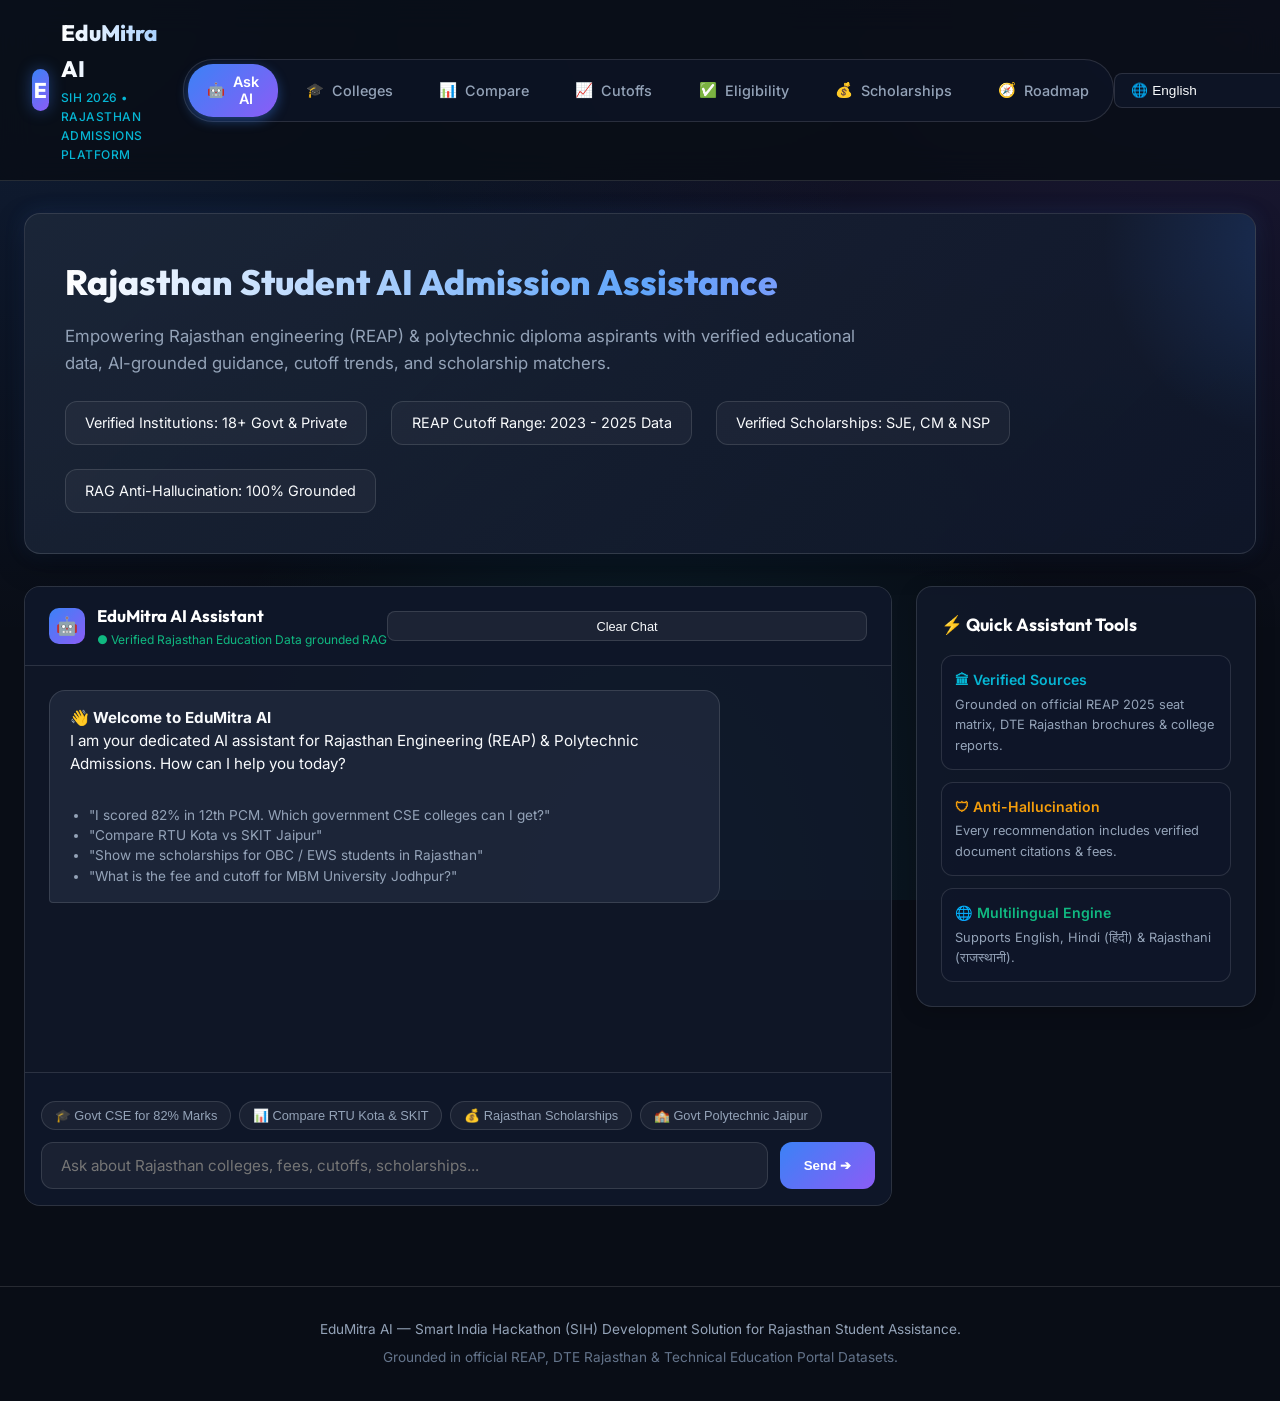
==== index.html @ 6fe30715 "Fix multilingual i18n translation switcher for English, Hindi, and Rajasthani" ====
<!DOCTYPE html>
<html lang="en">
<head>
  <meta charset="UTF-8" />
  <meta name="viewport" content="width=device-width, initial-scale=1.0" />
  <title>EduMitra AI — Rajasthan AI Student Assistance & Admissions Platform</title>
  <meta name="description" content="EduMitra AI is a centralized, multilingual AI-powered admission guidance platform for Rajasthan engineering (REAP) and polytechnic colleges using verified educational data." />
  <meta name="keywords" content="EduMitra AI, REAP 2026, Rajasthan Engineering Colleges, Polytechnic Rajasthan, Cutoff Explorer, RTU Kota, MBM Jodhpur, MNIT Jaipur" />

  <!-- Stylesheets -->
  <link rel="stylesheet" href="./css/styles.css" />
</head>
<body>

  <!-- Top Navbar -->
  <nav class="navbar" id="mainNavbar">
    <div class="logo-container">
      <div class="logo-icon">E</div>
      <div class="logo-text">
        <h1>EduMitra AI</h1>
        <p>SIH 2026 • RAJASTHAN ADMISSIONS PLATFORM</p>
      </div>
    </div>

    <!-- Navigation Tabs -->
    <div class="nav-tabs">
      <button class="nav-btn active" data-view="chatbot" id="navChatbot">
        <span>🤖</span> Ask AI
      </button>
      <button class="nav-btn" data-view="explorer" id="navExplorer">
        <span>🎓</span> Colleges
      </button>
      <button class="nav-btn" data-view="comparison" id="navComparison">
        <span>📊</span> Compare
      </button>
      <button class="nav-btn" data-view="cutoffs" id="navCutoffs">
        <span>📈</span> Cutoffs
      </button>
      <button class="nav-btn" data-view="eligibility" id="navEligibility">
        <span>✅</span> Eligibility
      </button>
      <button class="nav-btn" data-view="scholarships" id="navScholarships">
        <span>💰</span> Scholarships
      </button>
      <button class="nav-btn" data-view="roadmap" id="navRoadmap">
        <span>🧭</span> Roadmap
      </button>
    </div>

    <!-- Language Selector Controls -->
    <div class="header-controls">
      <select id="langSelector" class="lang-selector" aria-label="Select Language">
        <option value="en">🌐 English</option>
        <option value="hi">🇮🇳 हिंदी (Hindi)</option>
        <option value="raj">🚩 राजस्थानी (Rajasthani)</option>
      </select>
    </div>
  </nav>

  <!-- Main Content Container -->
  <main class="app-container">

    <!-- Hero Banner -->
    <header class="hero-banner">
      <h1 class="hero-title" id="heroTitle">Rajasthan Student AI Admission Assistance</h1>
      <p class="hero-subtitle" id="heroSubtitle">
        Empowering Rajasthan engineering (REAP) & polytechnic diploma aspirants with verified educational data, AI-grounded guidance, cutoff trends, and scholarship matchers.
      </p>
      <div class="quick-stats-row">
        <div class="stat-chip">
          <span id="stat1">Verified Institutions: 18+ Govt & Private</span>
        </div>
        <div class="stat-chip">
          <span id="stat2">REAP Cutoff Range: 2023 - 2025 Data</span>
        </div>
        <div class="stat-chip">
          <span id="stat3">Verified Scholarships: SJE, CM & NSP</span>
        </div>
        <div class="stat-chip">
          <span id="stat4">RAG Anti-Hallucination: 100% Grounded</span>
        </div>
      </div>
    </header>

    <!-- View 1: AI RAG Chatbot -->
    <section id="chatbotView" class="view-section active">
      <div id="chatbotViewContainer"></div>
    </section>

    <!-- View 2: College Explorer -->
    <section id="explorerView" class="view-section">
      <div id="explorerViewContainer"></div>
    </section>

    <!-- View 3: Side-by-Side Comparison -->
    <section id="comparisonView" class="view-section">
      <div id="comparisonViewContainer"></div>
    </section>

    <!-- View 4: REAP & Diploma Cutoff Explorer -->
    <section id="cutoffsView" class="view-section">
      <div id="cutoffsViewContainer"></div>
    </section>

    <!-- View 5: Instant Eligibility Checker -->
    <section id="eligibilityView" class="view-section">
      <div id="eligibilityViewContainer"></div>
    </section>

    <!-- View 6: Scholarship Finder -->
    <section id="scholarshipsView" class="view-section">
      <div id="scholarshipsViewContainer"></div>
    </section>

    <!-- View 7: Personalized Admission Roadmap -->
    <section id="roadmapView" class="view-section">
      <div id="roadmapViewContainer"></div>
    </section>

  </main>

  <!-- Footer -->
  <footer style="border-top:1px solid var(--border-glass); padding:2rem; margin-top:3rem; text-align:center; color:var(--text-muted); font-size:0.85rem;">
    <p>EduMitra AI — Smart India Hackathon (SIH) Development Solution for Rajasthan Student Assistance.</p>
    <p style="margin-top:0.4rem; color:var(--text-dim);">Grounded in official REAP, DTE Rajasthan & Technical Education Portal Datasets.</p>
  </footer>

  <!-- Application Logic ES Module -->
  <script type="module" src="./js/app.js"></script>
</body>
</html>
---- css/styles.css ----
/* EduMitra AI - Premium Dark Glassmorphism Design System */

@import url('https://fonts.googleapis.com/css2?family=Outfit:wght@300;400;500;600;700;800&family=Inter:wght@300;400;500;600;700&display=swap');

:root {
  --bg-dark: #090d16;
  --bg-card: rgba(18, 26, 44, 0.75);
  --bg-card-hover: rgba(28, 40, 65, 0.85);
  --bg-glass: rgba(255, 255, 255, 0.04);
  --border-glass: rgba(255, 255, 255, 0.12);
  --border-glow: rgba(59, 130, 246, 0.35);

  --primary: #3b82f6;
  --primary-hover: #2563eb;
  --primary-glow: rgba(59, 130, 246, 0.4);
  --secondary: #8b5cf6;
  --accent-cyan: #06b6d4;
  --accent-green: #10b981;
  --accent-amber: #f59e0b;
  --accent-rose: #f43f5e;

  --text-main: #f8fafc;
  --text-muted: #94a3b8;
  --text-dim: #64748b;

  --font-heading: 'Outfit', sans-serif;
  --font-body: 'Inter', sans-serif;

  --shadow-lg: 0 10px 30px -5px rgba(0, 0, 0, 0.5), 0 0 20px rgba(59, 130, 246, 0.15);
  --radius-lg: 16px;
  --radius-md: 12px;
  --radius-sm: 8px;
}

* {
  box-sizing: border-box;
  margin: 0;
  padding: 0;
}

body {
  font-family: var(--font-body);
  background-color: var(--bg-dark);
  background-image: 
    radial-gradient(at 0% 0%, rgba(59, 130, 246, 0.15) 0px, transparent 50%),
    radial-gradient(at 100% 0%, rgba(139, 92, 246, 0.15) 0px, transparent 50%),
    radial-gradient(at 50% 100%, rgba(6, 182, 212, 0.1) 0px, transparent 50%);
  background-attachment: fixed;
  color: var(--text-main);
  line-height: 1.6;
  min-height: 100vh;
  overflow-x: hidden;
}

/* Custom Scrollbar */
::-webkit-scrollbar {
  width: 8px;
}
::-webkit-scrollbar-track {
  background: rgba(15, 23, 42, 0.6);
}
::-webkit-scrollbar-thumb {
  background: rgba(59, 130, 246, 0.4);
  border-radius: 4px;
}
::-webkit-scrollbar-thumb:hover {
  background: var(--primary);
}

/* App Header & Navbar */
.navbar {
  position: sticky;
  top: 0;
  z-index: 100;
  display: flex;
  justify-content: space-between;
  align-items: center;
  padding: 1rem 2rem;
  background: rgba(9, 13, 22, 0.85);
  backdrop-filter: blur(16px);
  -webkit-backdrop-filter: blur(16px);
  border-bottom: 1px solid var(--border-glass);
}

.logo-container {
  display: flex;
  align-items: center;
  gap: 0.75rem;
}

.logo-icon {
  width: 42px;
  height: 42px;
  background: linear-gradient(135deg, var(--primary), var(--secondary));
  border-radius: 12px;
  display: flex;
  align-items: center;
  justify-content: center;
  color: #fff;
  font-weight: 800;
  font-size: 1.3rem;
  box-shadow: 0 0 15px var(--primary-glow);
}

.logo-text h1 {
  font-family: var(--font-heading);
  font-size: 1.4rem;
  font-weight: 800;
  background: linear-gradient(90deg, #ffffff, #93c5fd);
  -webkit-background-clip: text;
  -webkit-text-fill-color: transparent;
}

.logo-text p {
  font-size: 0.75rem;
  color: var(--accent-cyan);
  font-weight: 500;
  letter-spacing: 0.5px;
}

/* Nav Tabs */
.nav-tabs {
  display: flex;
  gap: 0.5rem;
  background: rgba(15, 23, 42, 0.6);
  padding: 4px;
  border-radius: 30px;
  border: 1px solid var(--border-glass);
}

.nav-btn {
  background: transparent;
  border: none;
  color: var(--text-muted);
  padding: 0.6rem 1.2rem;
  border-radius: 25px;
  font-family: var(--font-body);
  font-weight: 500;
  font-size: 0.9rem;
  cursor: pointer;
  transition: all 0.25s ease;
  display: flex;
  align-items: center;
  gap: 0.5rem;
}

.nav-btn:hover {
  color: #fff;
  background: rgba(255, 255, 255, 0.05);
}

.nav-btn.active {
  background: linear-gradient(135deg, var(--primary), var(--secondary));
  color: #fff;
  box-shadow: 0 4px 12px var(--primary-glow);
  font-weight: 600;
}

/* Controls Header (Language & Profile) */
.header-controls {
  display: flex;
  align-items: center;
  gap: 1rem;
}

.lang-selector {
  background: rgba(15, 23, 42, 0.8);
  border: 1px solid var(--border-glass);
  color: var(--text-main);
  padding: 0.5rem 0.8rem;
  border-radius: var(--radius-sm);
  font-size: 0.85rem;
  cursor: pointer;
  outline: none;
}

.lang-selector option {
  background: var(--bg-dark);
  color: var(--text-main);
}

/* Main Layout Grid */
.app-container {
  max-width: 1400px;
  margin: 0 auto;
  padding: 2rem 1.5rem;
}

/* View Sections */
.view-section {
  display: none;
  animation: fadeIn 0.35s ease forwards;
}

.view-section.active {
  display: block;
}

@keyframes fadeIn {
  from { opacity: 0; transform: translateY(8px); }
  to { opacity: 1; transform: translateY(0); }
}

/* Hero Header Banner */
.hero-banner {
  background: linear-gradient(135deg, rgba(30, 41, 59, 0.8), rgba(15, 23, 42, 0.9));
  border: 1px solid var(--border-glass);
  border-radius: var(--radius-lg);
  padding: 2.5rem;
  margin-bottom: 2rem;
  position: relative;
  overflow: hidden;
  box-shadow: var(--shadow-lg);
}

.hero-banner::before {
  content: '';
  position: absolute;
  top: -50%;
  right: -20%;
  width: 400px;
  height: 400px;
  background: radial-gradient(circle, rgba(59, 130, 246, 0.2) 0%, transparent 70%);
  pointer-events: none;
}

.hero-title {
  font-family: var(--font-heading);
  font-size: 2.2rem;
  font-weight: 800;
  margin-bottom: 0.75rem;
  background: linear-gradient(90deg, #ffffff, #60a5fa, #c084fc);
  -webkit-background-clip: text;
  -webkit-text-fill-color: transparent;
}

.hero-subtitle {
  color: var(--text-muted);
  font-size: 1.05rem;
  max-width: 800px;
  margin-bottom: 1.5rem;
}

.quick-stats-row {
  display: flex;
  gap: 1.5rem;
  flex-wrap: wrap;
}

.stat-chip {
  background: var(--bg-glass);
  border: 1px solid var(--border-glass);
  padding: 0.6rem 1.2rem;
  border-radius: var(--radius-md);
  display: flex;
  align-items: center;
  gap: 0.75rem;
  font-size: 0.9rem;
}

.stat-chip strong {
  color: var(--primary);
  font-weight: 700;
}

/* Glass Card */
.glass-card {
  background: var(--bg-card);
  backdrop-filter: blur(12px);
  -webkit-backdrop-filter: blur(12px);
  border: 1px solid var(--border-glass);
  border-radius: var(--radius-lg);
  padding: 1.5rem;
  transition: all 0.3s ease;
  box-shadow: 0 4px 20px rgba(0, 0, 0, 0.2);
}

.glass-card:hover {
  border-color: var(--border-glow);
  box-shadow: 0 8px 30px rgba(59, 130, 246, 0.15);
  transform: translateY(-2px);
}

/* Chat Interface Styling */
.chat-layout {
  display: grid;
  grid-template-columns: 1fr 340px;
  gap: 1.5rem;
}

@media (max-width: 992px) {
  .chat-layout { grid-template-columns: 1fr; }
}

.chat-box {
  display: flex;
  flex-direction: column;
  height: 620px;
  background: var(--bg-card);
  border: 1px solid var(--border-glass);
  border-radius: var(--radius-lg);
  overflow: hidden;
}

.chat-header {
  padding: 1rem 1.5rem;
  background: rgba(15, 23, 42, 0.9);
  border-bottom: 1px solid var(--border-glass);
  display: flex;
  align-items: center;
  justify-content: space-between;
}

.chat-messages {
  flex: 1;
  padding: 1.5rem;
  overflow-y: auto;
  display: flex;
  flex-direction: column;
  gap: 1.2rem;
}

.message-bubble {
  max-width: 82%;
  padding: 1rem 1.25rem;
  border-radius: 16px;
  font-size: 0.95rem;
  line-height: 1.5;
  position: relative;
  animation: fadeIn 0.2s ease;
}

.message-bubble.user {
  align-self: flex-end;
  background: linear-gradient(135deg, var(--primary), var(--secondary));
  color: #fff;
  border-bottom-right-radius: 4px;
}

.message-bubble.assistant {
  align-self: flex-start;
  background: rgba(30, 41, 59, 0.9);
  border: 1px solid var(--border-glass);
  color: var(--text-main);
  border-bottom-left-radius: 4px;
}

.source-badge {
  display: inline-flex;
  align-items: center;
  gap: 0.4rem;
  background: rgba(59, 130, 246, 0.15);
  border: 1px solid rgba(59, 130, 246, 0.3);
  color: #93c5fd;
  font-size: 0.75rem;
  padding: 0.25rem 0.6rem;
  border-radius: 20px;
  margin-top: 0.6rem;
  margin-right: 0.4rem;
}

.chat-input-area {
  padding: 1rem;
  background: rgba(15, 23, 42, 0.9);
  border-top: 1px solid var(--border-glass);
}

.chat-form {
  display: flex;
  gap: 0.75rem;
}

.chat-input {
  flex: 1;
  background: rgba(255, 255, 255, 0.05);
  border: 1px solid var(--border-glass);
  color: var(--text-main);
  padding: 0.8rem 1.2rem;
  border-radius: var(--radius-md);
  font-family: var(--font-body);
  font-size: 0.95rem;
  outline: none;
  transition: all 0.2s ease;
}

.chat-input:focus {
  border-color: var(--primary);
  box-shadow: 0 0 12px var(--primary-glow);
}

.send-btn {
  background: linear-gradient(135deg, var(--primary), var(--secondary));
  color: #fff;
  border: none;
  padding: 0.8rem 1.5rem;
  border-radius: var(--radius-md);
  font-weight: 600;
  cursor: pointer;
  transition: all 0.25s ease;
  display: flex;
  align-items: center;
  gap: 0.5rem;
}

.send-btn:hover {
  transform: translateY(-1px);
  box-shadow: 0 4px 15px var(--primary-glow);
}

.prompt-chips {
  display: flex;
  gap: 0.5rem;
  flex-wrap: wrap;
  margin-top: 0.75rem;
}

.chip-btn {
  background: rgba(255, 255, 255, 0.05);
  border: 1px solid var(--border-glass);
  color: var(--text-muted);
  padding: 0.4rem 0.8rem;
  border-radius: 20px;
  font-size: 0.8rem;
  cursor: pointer;
  transition: all 0.2s ease;
}

.chip-btn:hover {
  color: #fff;
  border-color: var(--primary);
  background: rgba(59, 130, 246, 0.15);
}

/* College Explorer Grid */
.filters-bar {
  display: grid;
  grid-template-columns: repeat(auto-fit, minmax(200px, 1fr));
  gap: 1rem;
  margin-bottom: 1.5rem;
  background: var(--bg-card);
  padding: 1.25rem;
  border-radius: var(--radius-lg);
  border: 1px solid var(--border-glass);
}

.filter-group label {
  display: block;
  font-size: 0.8rem;
  color: var(--text-muted);
  margin-bottom: 0.4rem;
  font-weight: 600;
  text-transform: uppercase;
  letter-spacing: 0.5px;
}

.filter-select, .filter-input {
  width: 100%;
  background: rgba(15, 23, 42, 0.9);
  border: 1px solid var(--border-glass);
  color: var(--text-main);
  padding: 0.6rem 0.8rem;
  border-radius: var(--radius-sm);
  font-size: 0.9rem;
  outline: none;
}

.colleges-grid {
  display: grid;
  grid-template-columns: repeat(auto-fill, minmax(340px, 1fr));
  gap: 1.5rem;
}

.college-card-header {
  display: flex;
  justify-content: space-between;
  align-items: flex-start;
  margin-bottom: 1rem;
}

.college-title {
  font-family: var(--font-heading);
  font-size: 1.2rem;
  font-weight: 700;
  color: #fff;
}

.badge-tag {
  font-size: 0.75rem;
  font-weight: 600;
  padding: 0.25rem 0.6rem;
  border-radius: 12px;
  text-transform: uppercase;
}

.badge-govt {
  background: rgba(16, 185, 129, 0.15);
  color: #34d399;
  border: 1px solid rgba(16, 185, 129, 0.3);
}

.badge-private {
  background: rgba(139, 92, 246, 0.15);
  color: #c084fc;
  border: 1px solid rgba(139, 92, 246, 0.3);
}

.college-specs {
  display: grid;
  grid-template-columns: 1fr 1fr;
  gap: 0.75rem;
  margin: 1rem 0;
  background: rgba(15, 23, 42, 0.5);
  padding: 0.8rem;
  border-radius: var(--radius-md);
  font-size: 0.85rem;
}

.spec-item span {
  display: block;
  color: var(--text-dim);
  font-size: 0.75rem;
}

.spec-item strong {
  color: var(--text-main);
}

.card-actions {
  display: flex;
  gap: 0.5rem;
  margin-top: 1rem;
}

.btn-secondary {
  flex: 1;
  background: rgba(255, 255, 255, 0.06);
  border: 1px solid var(--border-glass);
  color: var(--text-main);
  padding: 0.6rem;
  border-radius: var(--radius-sm);
  font-size: 0.85rem;
  cursor: pointer;
  transition: all 0.2s ease;
  text-align: center;
}

.btn-secondary:hover {
  background: rgba(255, 255, 255, 0.12);
  border-color: var(--primary);
}

/* Comparison Table */
.comparison-table-wrapper {
  overflow-x: auto;
  border-radius: var(--radius-lg);
  border: 1px solid var(--border-glass);
  background: var(--bg-card);
}

.comparison-table {
  width: 100%;
  border-collapse: collapse;
  text-align: left;
  font-size: 0.9rem;
}

.comparison-table th, .comparison-table td {
  padding: 1.2rem 1.5rem;
  border-bottom: 1px solid var(--border-glass);
  border-right: 1px solid var(--border-glass);
}

.comparison-table th {
  background: rgba(15, 23, 42, 0.95);
  color: var(--accent-cyan);
  font-family: var(--font-heading);
  font-weight: 700;
}

/* Wizard / Form Container */
.form-wizard {
  max-width: 700px;
  margin: 0 auto;
  background: var(--bg-card);
  border: 1px solid var(--border-glass);
  border-radius: var(--radius-lg);
  padding: 2rem;
}

.form-group {
  margin-bottom: 1.25rem;
}

.form-group label {
  display: block;
  font-size: 0.9rem;
  font-weight: 600;
  margin-bottom: 0.4rem;
  color: var(--text-main);
}

.form-control {
  width: 100%;
  background: rgba(15, 23, 42, 0.9);
  border: 1px solid var(--border-glass);
  color: var(--text-main);
  padding: 0.75rem 1rem;
  border-radius: var(--radius-md);
  font-size: 0.95rem;
  outline: none;
}

.form-control:focus {
  border-color: var(--primary);
  box-shadow: 0 0 10px var(--primary-glow);
}

/* Roadmap Visual Timeline */
.timeline-container {
  position: relative;
  padding-left: 2rem;
  margin-top: 2rem;
}

.timeline-container::before {
  content: '';
  position: absolute;
  left: 15px;
  top: 0;
  bottom: 0;
  width: 3px;
  background: linear-gradient(180deg, var(--primary), var(--secondary));
  border-radius: 2px;
}

.timeline-item {
  position: relative;
  margin-bottom: 2rem;
  background: var(--bg-card);
  border: 1px solid var(--border-glass);
  border-radius: var(--radius-lg);
  padding: 1.5rem;
}

.timeline-dot {
  position: absolute;
  left: -2.35rem;
  top: 1.5rem;
  width: 28px;
  height: 28px;
  border-radius: 50%;
  background: var(--primary);
  border: 4px solid var(--bg-dark);
  box-shadow: 0 0 12px var(--primary-glow);
  display: flex;
  align-items: center;
  justify-content: center;
  font-weight: 700;
  font-size: 0.8rem;
}

.timeline-title {
  font-family: var(--font-heading);
  font-size: 1.2rem;
  color: #fff;
  margin-bottom: 0.5rem;
}
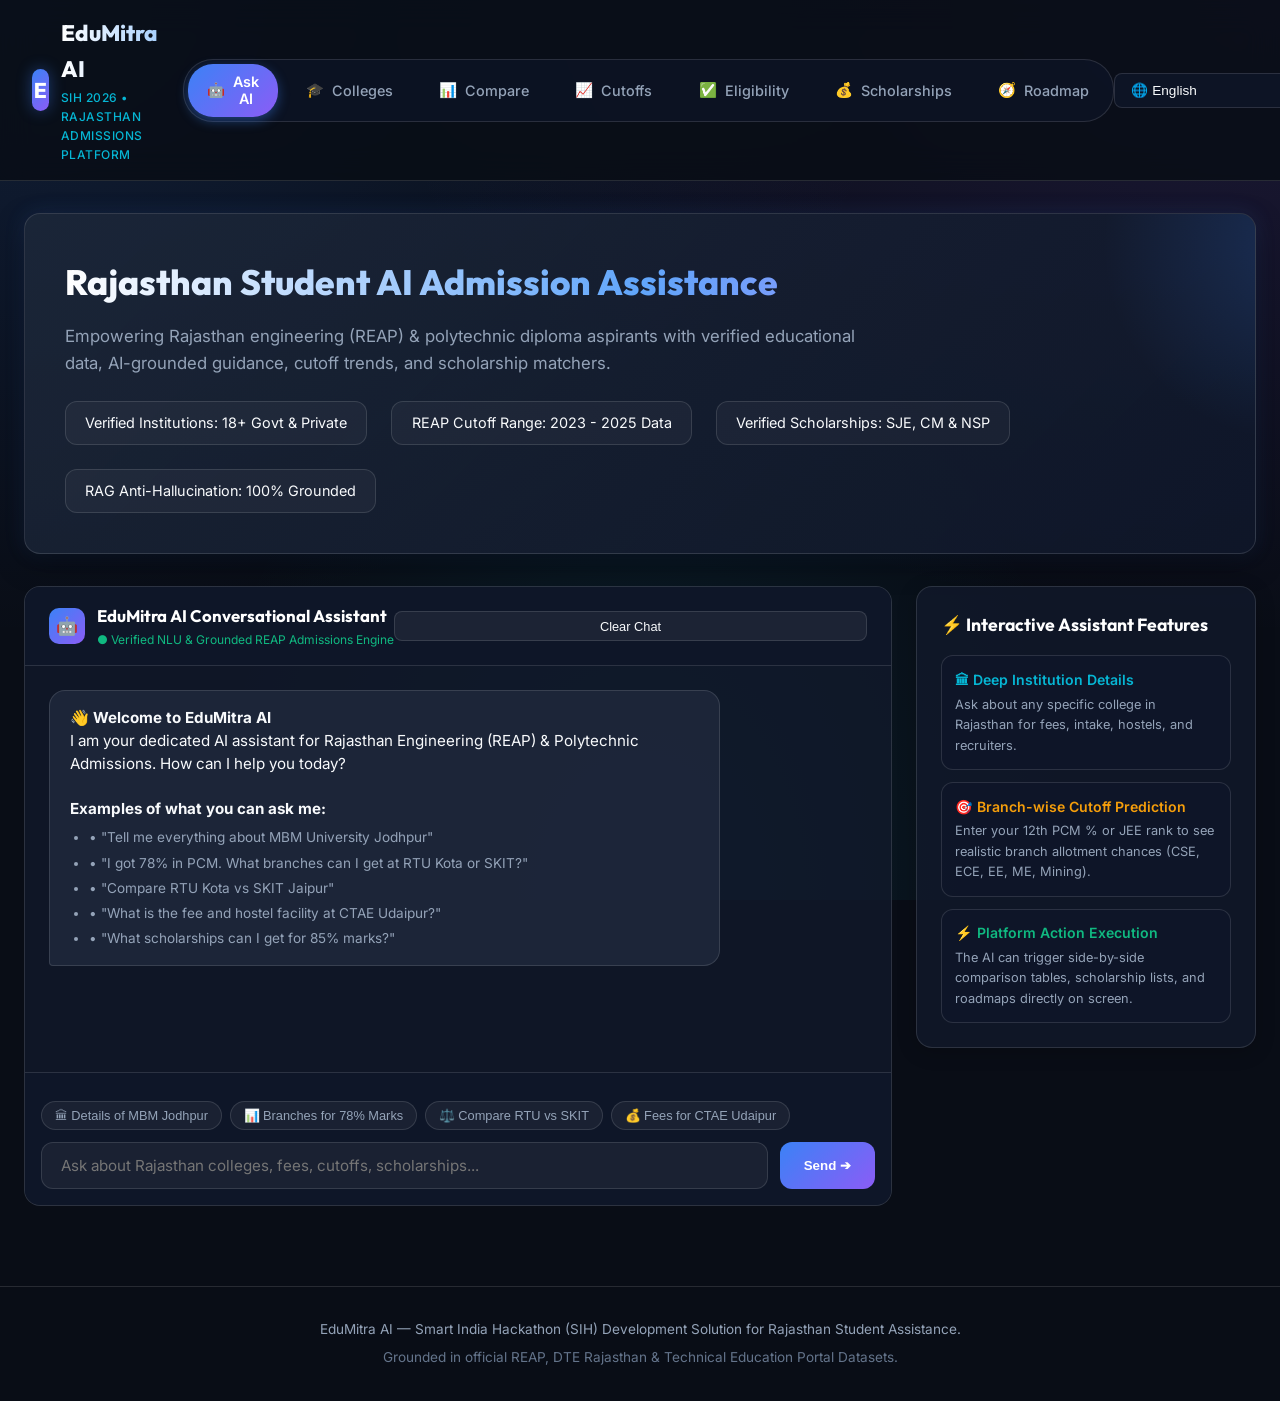
==== commit aeb173af: "Upgrade AI Chatbot to full conversational NLU engine with deep college details, branch analysis, and" ====
--- a/index.html
+++ b/index.html
@@ -8,7 +8,7 @@
   <meta name="keywords" content="EduMitra AI, REAP 2026, Rajasthan Engineering Colleges, Polytechnic Rajasthan, Cutoff Explorer, RTU Kota, MBM Jodhpur, MNIT Jaipur" />
 
   <!-- Stylesheets -->
-  <link rel="stylesheet" href="./css/styles.css" />
+  <link rel="stylesheet" href="./css/styles.css?v=20260817_nlu" />
 </head>
 <body>
 
@@ -125,7 +125,7 @@
     <p style="margin-top:0.4rem; color:var(--text-dim);">Grounded in official REAP, DTE Rajasthan & Technical Education Portal Datasets.</p>
   </footer>
 
-  <!-- Application Logic ES Module -->
-  <script type="module" src="./js/app.js"></script>
+  <!-- Application Logic ES Module with Cache-Buster -->
+  <script type="module" src="./js/app.js?v=20260817_nlu"></script>
 </body>
 </html>
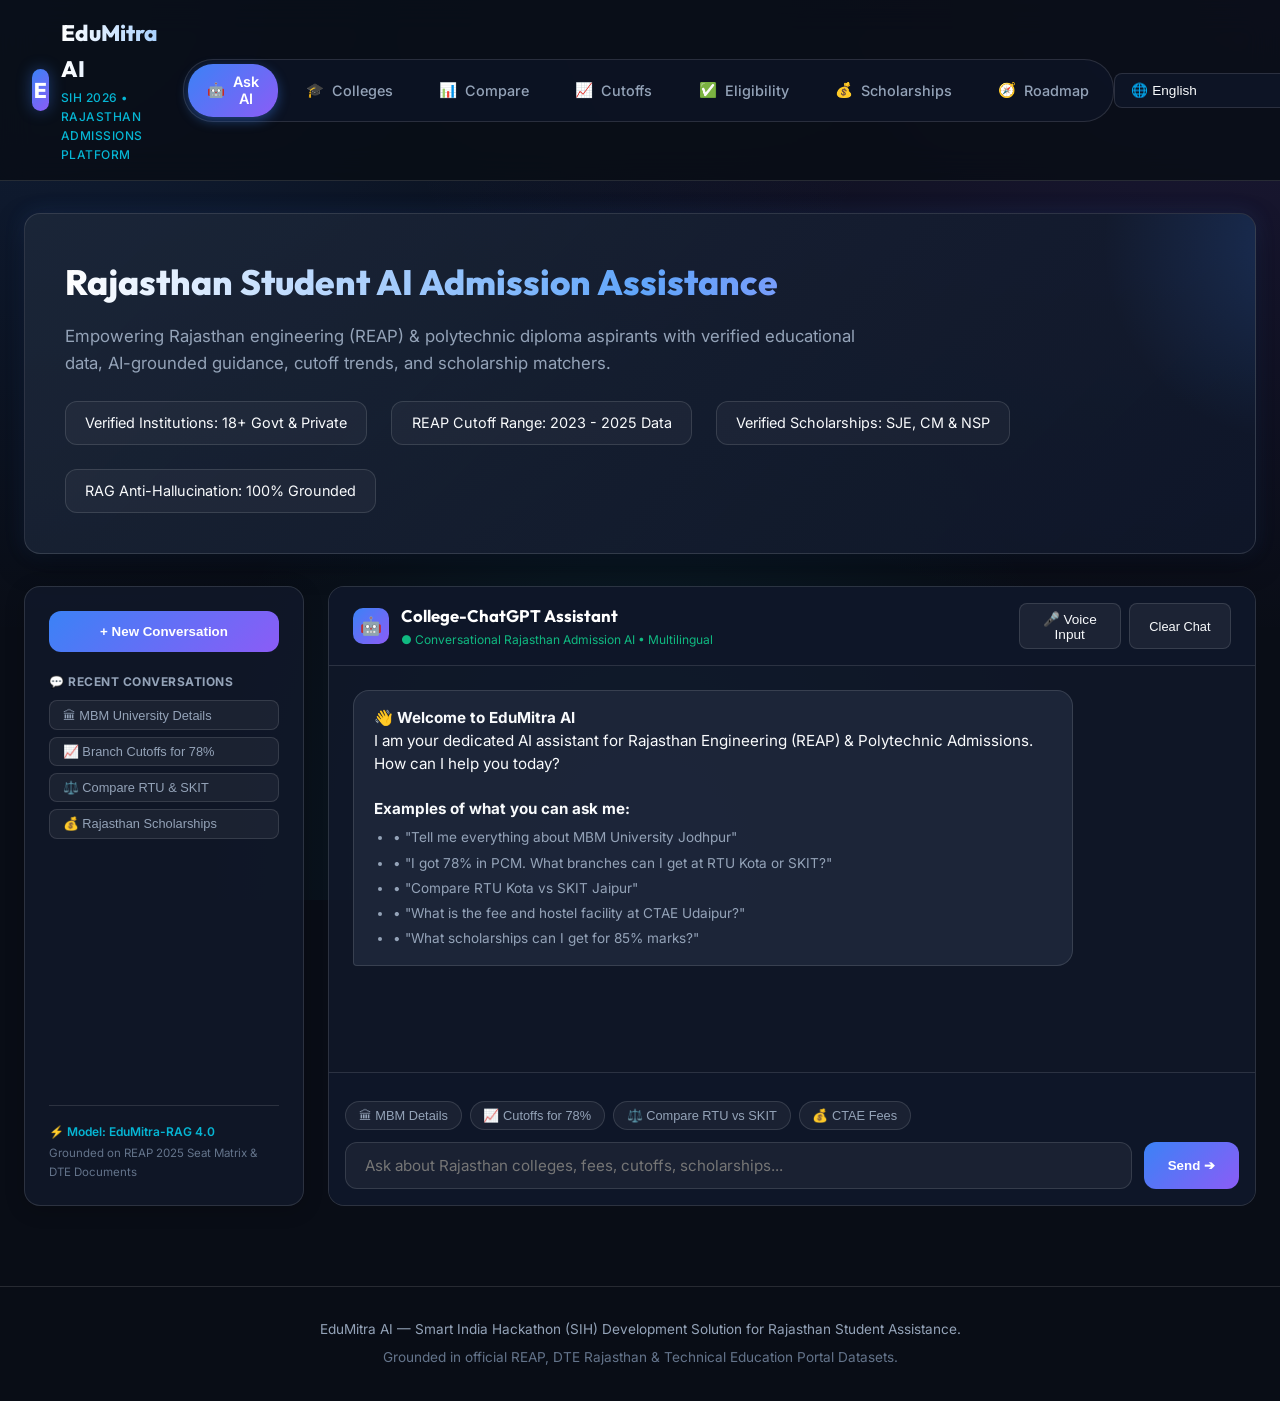
==== commit d14196d8: "Transform EduMitra AI into a full College-ChatGPT assistant with multi-turn conversation memory, voi" ====
--- a/index.html
+++ b/index.html
@@ -3,12 +3,12 @@
 <head>
   <meta charset="UTF-8" />
   <meta name="viewport" content="width=device-width, initial-scale=1.0" />
-  <title>EduMitra AI — Rajasthan AI Student Assistance & Admissions Platform</title>
+  <title>EduMitra AI — College-ChatGPT for Rajasthan Admissions</title>
   <meta name="description" content="EduMitra AI is a centralized, multilingual AI-powered admission guidance platform for Rajasthan engineering (REAP) and polytechnic colleges using verified educational data." />
   <meta name="keywords" content="EduMitra AI, REAP 2026, Rajasthan Engineering Colleges, Polytechnic Rajasthan, Cutoff Explorer, RTU Kota, MBM Jodhpur, MNIT Jaipur" />
 
   <!-- Stylesheets -->
-  <link rel="stylesheet" href="./css/styles.css?v=20260817_nlu" />
+  <link rel="stylesheet" href="./css/styles.css?v=20260817_college_chatgpt" />
 </head>
 <body>
 
@@ -82,7 +82,7 @@
       </div>
     </header>
 
-    <!-- View 1: AI RAG Chatbot -->
+    <!-- View 1: AI RAG Chatbot (College-ChatGPT) -->
     <section id="chatbotView" class="view-section active">
       <div id="chatbotViewContainer"></div>
     </section>
@@ -126,6 +126,6 @@
   </footer>
 
   <!-- Application Logic ES Module with Cache-Buster -->
-  <script type="module" src="./js/app.js?v=20260817_nlu"></script>
+  <script type="module" src="./js/app.js?v=20260817_college_chatgpt"></script>
 </body>
 </html>
